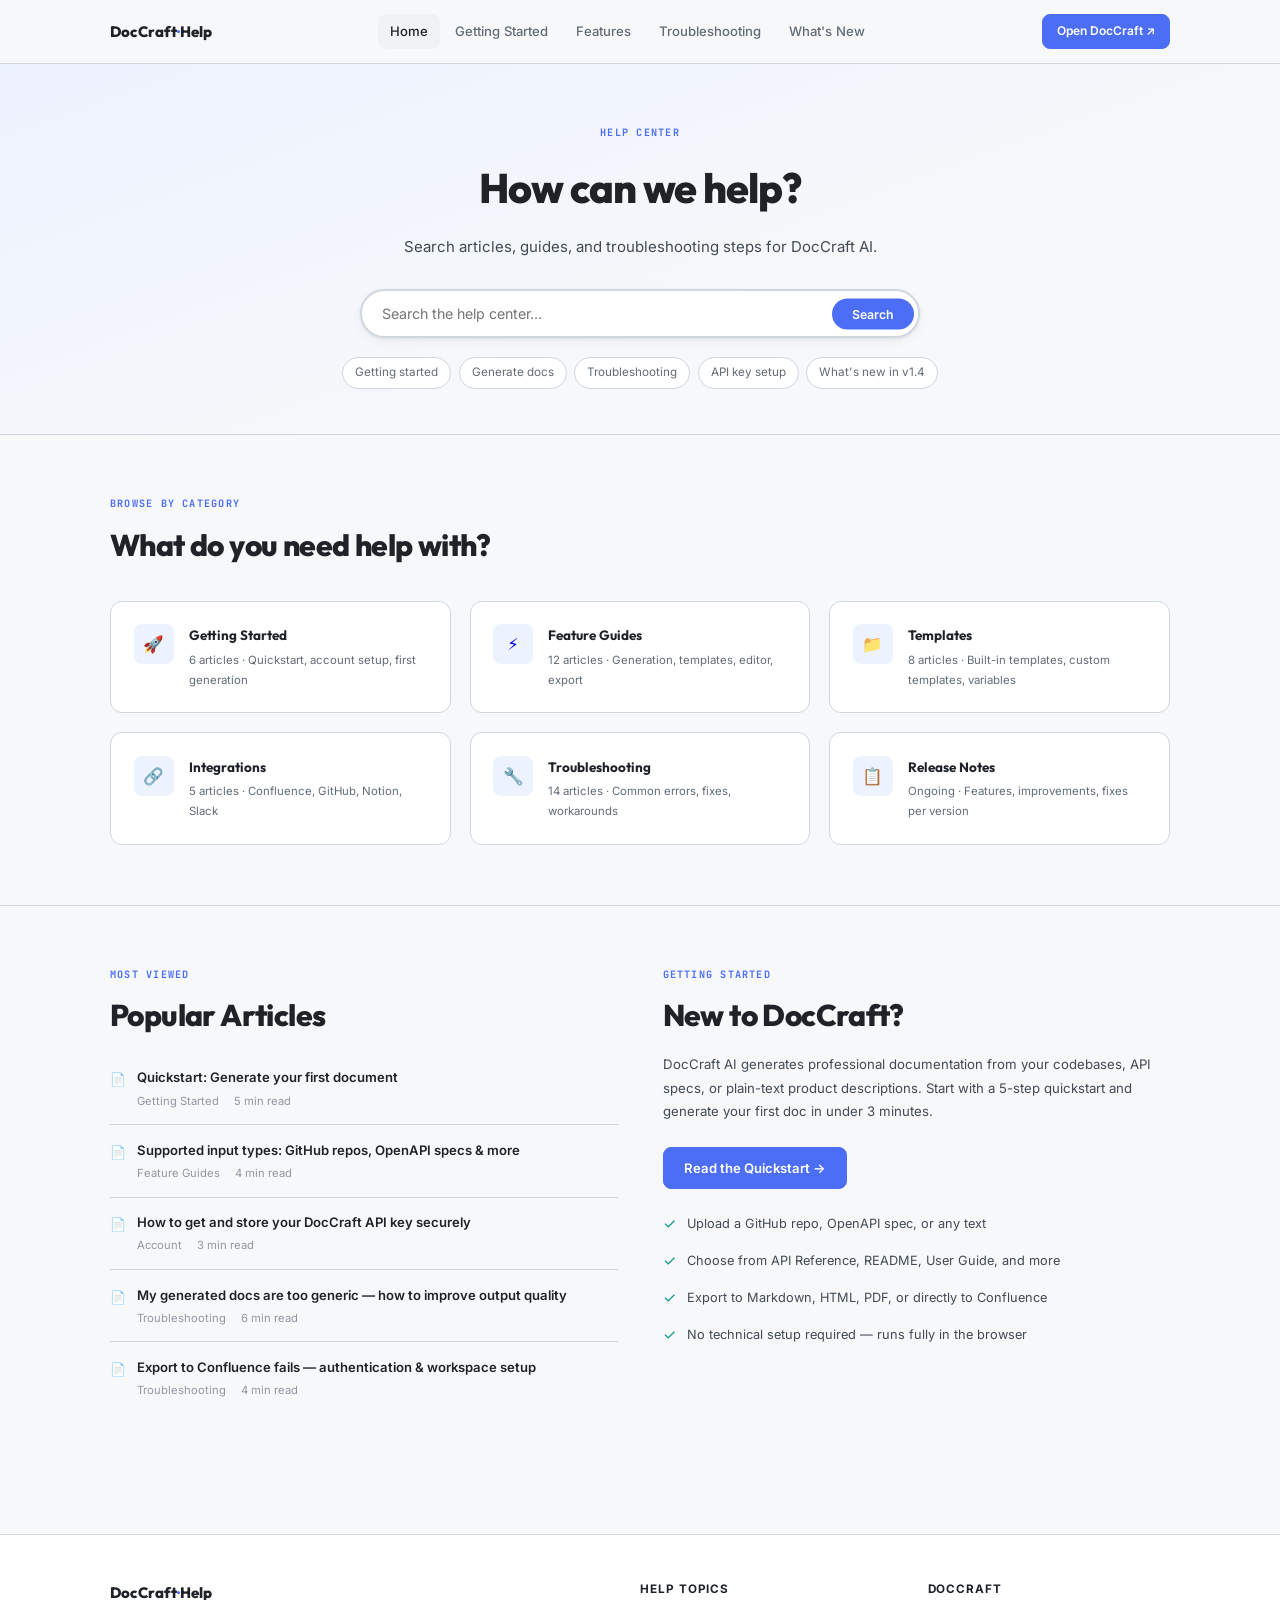
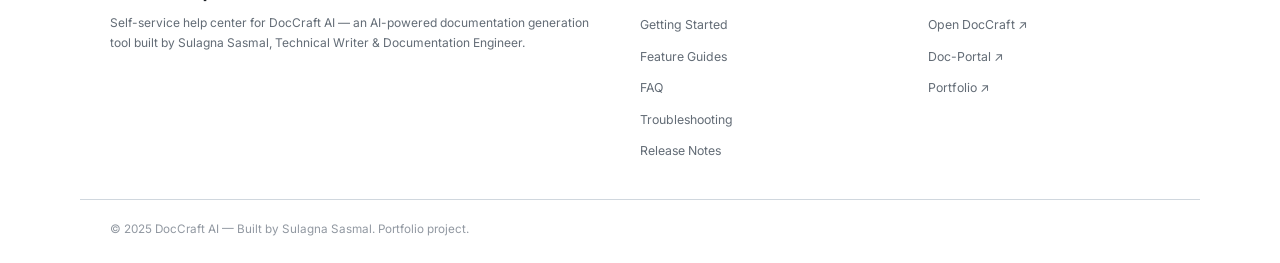
==== index.html @ 80b824d0 "Initial commit: DocCraft AI Help Center — 7-page knowledge base" ====
<!DOCTYPE html>
<html lang="en">
<head>
<meta charset="UTF-8">
<meta name="viewport" content="width=device-width, initial-scale=1.0">
<meta name="description" content="DocCraft AI Help Center — everything you need to generate, edit, and export professional documentation with DocCraft.">
<title>DocCraft Help Center — Documentation & Support</title>
<link rel="stylesheet" href="assets/css/style.css">
</head>
<body>

<nav class="nav">
  <div class="nav-inner">
    <a href="index.html" class="nav-brand">DocCraft<span>·</span>Help</a>
    <div class="nav-links">
      <a href="index.html"             class="nav-link active">Home</a>
      <a href="getting-started.html"   class="nav-link">Getting Started</a>
      <a href="feature-generate.html"  class="nav-link">Features</a>
      <a href="troubleshooting.html"   class="nav-link">Troubleshooting</a>
      <a href="release-notes.html"     class="nav-link">What's New</a>
    </div>
    <div class="nav-actions">
      <a href="https://doccraft-ten.vercel.app/" target="_blank" rel="noopener" class="btn btn-indigo btn-sm">Open DocCraft ↗</a>
    </div>
  </div>
</nav>

<!-- HERO SEARCH -->
<div class="help-hero">
  <div class="container">
    <p style="font-family:var(--font-mono);font-size:0.68rem;font-weight:700;letter-spacing:0.12em;text-transform:uppercase;color:var(--indigo);margin-bottom:0.75rem;">Help Center</p>
    <h1>How can we help?</h1>
    <p>Search articles, guides, and troubleshooting steps for DocCraft AI.</p>
    <div class="help-search-wrap">
      <input type="search" class="help-search" placeholder="Search the help center..." aria-label="Search help articles">
      <button class="help-search-btn">Search</button>
    </div>
    <div class="popular-chips">
      <a href="getting-started.html" class="popular-chip">Getting started</a>
      <a href="feature-generate.html" class="popular-chip">Generate docs</a>
      <a href="troubleshooting.html" class="popular-chip">Troubleshooting</a>
      <a href="faq.html" class="popular-chip">API key setup</a>
      <a href="release-notes.html" class="popular-chip">What's new in v1.4</a>
    </div>
  </div>
</div>

<!-- CATEGORIES -->
<section class="section">
  <div class="container">
    <p class="section-label">Browse by Category</p>
    <h2 class="section-title">What do you need help with?</h2>
    <div class="category-grid">
      <a href="getting-started.html" class="category-card">
        <div class="category-icon">🚀</div>
        <div>
          <div class="category-card-title">Getting Started</div>
          <div class="category-card-count">6 articles · Quickstart, account setup, first generation</div>
        </div>
      </a>
      <a href="feature-generate.html" class="category-card">
        <div class="category-icon">⚡</div>
        <div>
          <div class="category-card-title">Feature Guides</div>
          <div class="category-card-count">12 articles · Generation, templates, editor, export</div>
        </div>
      </a>
      <a href="#" class="category-card">
        <div class="category-icon">📁</div>
        <div>
          <div class="category-card-title">Templates</div>
          <div class="category-card-count">8 articles · Built-in templates, custom templates, variables</div>
        </div>
      </a>
      <a href="#" class="category-card">
        <div class="category-icon">🔗</div>
        <div>
          <div class="category-card-title">Integrations</div>
          <div class="category-card-count">5 articles · Confluence, GitHub, Notion, Slack</div>
        </div>
      </a>
      <a href="troubleshooting.html" class="category-card">
        <div class="category-icon">🔧</div>
        <div>
          <div class="category-card-title">Troubleshooting</div>
          <div class="category-card-count">14 articles · Common errors, fixes, workarounds</div>
        </div>
      </a>
      <a href="release-notes.html" class="category-card">
        <div class="category-icon">📋</div>
        <div>
          <div class="category-card-title">Release Notes</div>
          <div class="category-card-count">Ongoing · Features, improvements, fixes per version</div>
        </div>
      </a>
    </div>
  </div>
</section>

<hr class="divider">

<!-- FEATURED ARTICLES -->
<section class="section">
  <div class="container">
    <div style="display:grid;grid-template-columns:1fr 1fr;gap:3rem;">
      <div>
        <p class="section-label">Most Viewed</p>
        <h2 class="section-title">Popular Articles</h2>
        <a href="getting-started.html" class="article-item">
          <span class="article-icon">📄</span>
          <div>
            <span class="article-title">Quickstart: Generate your first document</span>
            <div class="article-meta"><span>Getting Started</span><span>5 min read</span></div>
          </div>
        </a>
        <a href="feature-generate.html" class="article-item">
          <span class="article-icon">📄</span>
          <div>
            <span class="article-title">Supported input types: GitHub repos, OpenAPI specs &amp; more</span>
            <div class="article-meta"><span>Feature Guides</span><span>4 min read</span></div>
          </div>
        </a>
        <a href="faq.html" class="article-item">
          <span class="article-icon">📄</span>
          <div>
            <span class="article-title">How to get and store your DocCraft API key securely</span>
            <div class="article-meta"><span>Account</span><span>3 min read</span></div>
          </div>
        </a>
        <a href="troubleshooting.html" class="article-item">
          <span class="article-icon">📄</span>
          <div>
            <span class="article-title">My generated docs are too generic — how to improve output quality</span>
            <div class="article-meta"><span>Troubleshooting</span><span>6 min read</span></div>
          </div>
        </a>
        <a href="troubleshooting.html" class="article-item">
          <span class="article-icon">📄</span>
          <div>
            <span class="article-title">Export to Confluence fails — authentication &amp; workspace setup</span>
            <div class="article-meta"><span>Troubleshooting</span><span>4 min read</span></div>
          </div>
        </a>
      </div>
      <div>
        <p class="section-label">Getting Started</p>
        <h2 class="section-title">New to DocCraft?</h2>
        <p style="font-size:0.88rem;color:var(--text-2);line-height:1.8;margin-bottom:1.5rem;">DocCraft AI generates professional documentation from your codebases, API specs, or plain-text product descriptions. Start with a 5-step quickstart and generate your first doc in under 3 minutes.</p>
        <a href="getting-started.html" class="btn btn-indigo">Read the Quickstart →</a>
        <div style="margin-top:1.5rem;display:flex;flex-direction:column;gap:0.75rem;">
          <div style="display:flex;align-items:center;gap:0.75rem;font-size:0.85rem;color:var(--text-2);">
            <span style="color:var(--teal);font-size:1rem;">✓</span>
            Upload a GitHub repo, OpenAPI spec, or any text
          </div>
          <div style="display:flex;align-items:center;gap:0.75rem;font-size:0.85rem;color:var(--text-2);">
            <span style="color:var(--teal);font-size:1rem;">✓</span>
            Choose from API Reference, README, User Guide, and more
          </div>
          <div style="display:flex;align-items:center;gap:0.75rem;font-size:0.85rem;color:var(--text-2);">
            <span style="color:var(--teal);font-size:1rem;">✓</span>
            Export to Markdown, HTML, PDF, or directly to Confluence
          </div>
          <div style="display:flex;align-items:center;gap:0.75rem;font-size:0.85rem;color:var(--text-2);">
            <span style="color:var(--teal);font-size:1rem;">✓</span>
            No technical setup required — runs fully in the browser
          </div>
        </div>
      </div>
    </div>
  </div>
</section>

<!-- FOOTER -->
<footer class="footer">
  <div class="footer-grid">
    <div>
      <div class="footer-brand">DocCraft<span>·</span>Help</div>
      <p class="footer-desc">Self-service help center for DocCraft AI — an AI-powered documentation generation tool built by Sulagna Sasmal, Technical Writer &amp; Documentation Engineer.</p>
    </div>
    <div>
      <div class="footer-col-title">Help Topics</div>
      <ul class="footer-links">
        <li><a href="getting-started.html">Getting Started</a></li>
        <li><a href="feature-generate.html">Feature Guides</a></li>
        <li><a href="faq.html">FAQ</a></li>
        <li><a href="troubleshooting.html">Troubleshooting</a></li>
        <li><a href="release-notes.html">Release Notes</a></li>
      </ul>
    </div>
    <div>
      <div class="footer-col-title">DocCraft</div>
      <ul class="footer-links">
        <li><a href="https://doccraft-ten.vercel.app/" target="_blank">Open DocCraft ↗</a></li>
        <li><a href="https://sulagnasasmal.github.io/doc-portal/" target="_blank">Doc-Portal ↗</a></li>
        <li><a href="https://sulagnasasmal.com/" target="_blank">Portfolio ↗</a></li>
      </ul>
    </div>
  </div>
  <div class="footer-bottom">
    <span class="footer-copyright">© 2025 DocCraft AI — Built by Sulagna Sasmal. Portfolio project.</span>
  </div>
</footer>

<script src="assets/js/search.js"></script>
</body>
</html>
---- assets/css/style.css ----
/* ============================================================
   DocCraft Help Center — Style System
   Design: Indigo primary · Outfit · Inter · JetBrains Mono
   ============================================================ */

@import url('https://fonts.googleapis.com/css2?family=Outfit:wght@300;400;500;600;700;800&family=Inter:wght@400;500;600&family=JetBrains+Mono:wght@400;500&display=swap');

*, *::before, *::after { margin: 0; padding: 0; box-sizing: border-box; }
html { font-size: 15px; scroll-behavior: smooth; }

:root {
  --bg: #f6f8fa; --bg-card: #fff; --bg-hover: #f0f2f4; --bg-tag: #eaeef2;
  --border: #d0d7de; --border-dark: #b0b8c2;
  --text: #1f2328; --text-2: #424a53; --text-3: #636c76; --text-4: #9198a1;

  --indigo: #4c6ef5; --indigo-hover: #3b5bdb; --indigo-light: #edf2ff; --indigo-border: #c5d0fd;
  --amber: #d97706; --amber-hover: #b45309; --amber-bg: #fffbeb; --amber-border: #fde68a;
  --teal: #0d9488; --teal-bg: #f0fdfa; --teal-border: #99f6e4;
  --green: #1a7f37; --green-bg: #dafbe1; --green-border: #99e6b0;
  --red: #cf222e; --red-bg: #ffebe9; --red-border: #ffcecb;
  --purple: #7c3aed; --purple-bg: #f5f3ff; --purple-border: #ddd6fe;
  --orange: #c2410c; --orange-bg: #fff7ed; --orange-border: #fed7aa;

  --code-bg: #0f172a; --code-text: #e2e8f0;
  --nav-h: 64px; --wide-w: 1120px; --content-w: 800px;
  --radius: 8px; --radius-lg: 12px;
  --shadow: 0 1px 3px rgba(31,35,40,0.08), 0 4px 12px rgba(31,35,40,0.04);
  --shadow-lg: 0 4px 16px rgba(31,35,40,0.12);
  --font-display: 'Outfit', system-ui, sans-serif;
  --font-body: 'Inter', system-ui, sans-serif;
  --font-mono: 'JetBrains Mono', monospace;
}

body { font-family: var(--font-body); background: var(--bg); color: var(--text); line-height: 1.7; }
::-webkit-scrollbar { width: 6px; } ::-webkit-scrollbar-thumb { background: var(--border-dark); border-radius: 10px; }

/* NAV */
.nav { position: sticky; top: 0; z-index: 100; height: var(--nav-h); background: rgba(246,248,250,0.95); backdrop-filter: blur(12px); border-bottom: 1px solid var(--border); display: flex; align-items: center; }
.nav-inner { max-width: var(--wide-w); margin: 0 auto; padding: 0 2rem; width: 100%; display: flex; align-items: center; justify-content: space-between; gap: 2rem; }
.nav-brand { font-family: var(--font-display); font-size: 1rem; font-weight: 800; color: var(--text); text-decoration: none; }
.nav-brand span { color: var(--indigo); }
.nav-links { display: flex; align-items: center; gap: 0.25rem; }
.nav-link { color: var(--text-3); text-decoration: none; font-size: 0.875rem; font-weight: 500; padding: 6px 12px; border-radius: var(--radius); transition: all 0.15s; }
.nav-link:hover, .nav-link.active { background: var(--bg-hover); color: var(--text); }
.nav-actions { display: flex; align-items: center; gap: 0.5rem; }

/* BUTTONS */
.btn { display: inline-flex; align-items: center; gap: 6px; font-family: var(--font-body); font-size: 0.875rem; font-weight: 600; padding: 9px 20px; border-radius: var(--radius); text-decoration: none; transition: all 0.15s; cursor: pointer; border: none; white-space: nowrap; }
.btn-indigo { background: var(--indigo); color: #fff; border: 1px solid var(--indigo); }
.btn-indigo:hover { background: var(--indigo-hover); border-color: var(--indigo-hover); }
.btn-amber { background: var(--amber); color: #fff; border: 1px solid var(--amber); }
.btn-amber:hover { background: var(--amber-hover); }
.btn-outline { background: transparent; color: var(--text-2); border: 1px solid var(--border); }
.btn-outline:hover { background: var(--bg-hover); color: var(--text); border-color: var(--border-dark); }
.btn-sm { padding: 6px 14px; font-size: 0.8rem; }

/* BADGES */
.badge { display: inline-flex; align-items: center; gap: 4px; font-family: var(--font-mono); font-size: 0.68rem; font-weight: 500; line-height: 1; padding: 3px 8px; border-radius: 20px; white-space: nowrap; }
.badge-indigo { background: var(--indigo-light); color: var(--indigo); border: 1px solid var(--indigo-border); }
.badge-amber { background: var(--amber-bg); color: var(--amber); border: 1px solid var(--amber-border); }
.badge-green { background: var(--green-bg); color: var(--green); border: 1px solid var(--green-border); }
.badge-teal { background: var(--teal-bg); color: var(--teal); border: 1px solid var(--teal-border); }
.badge-red { background: var(--red-bg); color: var(--red); border: 1px solid var(--red-border); }
.badge-gray { background: var(--bg-tag); color: var(--text-2); border: 1px solid var(--border); }
.badge-purple { background: var(--purple-bg); color: var(--purple); border: 1px solid var(--purple-border); }
.badge-orange { background: var(--orange-bg); color: var(--orange); border: 1px solid var(--orange-border); }

/* LAYOUT */
.container { max-width: var(--wide-w); margin: 0 auto; padding: 0 2rem; }
.container-narrow { max-width: var(--content-w); margin: 0 auto; padding: 0 2rem; }
.section { padding: 4rem 0; }
.section-label { font-family: var(--font-mono); font-size: 0.68rem; font-weight: 700; letter-spacing: 0.12em; text-transform: uppercase; color: var(--indigo); margin-bottom: 0.5rem; }
.section-title { font-family: var(--font-display); font-size: clamp(1.5rem,3vw,2rem); font-weight: 800; color: var(--text); letter-spacing: -0.02em; margin-bottom: 0.75rem; }
.section-sub { color: var(--text-3); font-size: 0.95rem; line-height: 1.75; max-width: 540px; }
.divider { border: none; border-top: 1px solid var(--border); }

/* HERO SEARCH */
.help-hero { background: linear-gradient(160deg, var(--indigo-light) 0%, var(--bg) 60%); border-bottom: 1px solid var(--border); padding: 4rem 0 3rem; text-align: center; }
.help-hero h1 { font-family: var(--font-display); font-size: clamp(1.75rem,4vw,2.75rem); font-weight: 800; color: var(--text); letter-spacing: -0.025em; margin-bottom: 0.75rem; }
.help-hero p { color: var(--text-2); font-size: 1rem; margin-bottom: 2rem; }
.help-search-wrap { max-width: 560px; margin: 0 auto; position: relative; }
.help-search { width: 100%; padding: 14px 120px 14px 20px; border: 2px solid var(--border); border-radius: 40px; font-size: 0.95rem; background: var(--bg-card); color: var(--text); font-family: var(--font-body); outline: none; box-shadow: var(--shadow); }
.help-search:focus { border-color: var(--indigo); }
.help-search-btn { position: absolute; right: 6px; top: 50%; transform: translateY(-50%); background: var(--indigo); color: #fff; border: none; padding: 8px 20px; border-radius: 30px; font-size: 0.82rem; font-weight: 600; cursor: pointer; font-family: var(--font-body); }
.popular-chips { display: flex; gap: 0.5rem; justify-content: center; flex-wrap: wrap; margin-top: 1.25rem; }
.popular-chip { font-size: 0.78rem; padding: 5px 12px; background: var(--bg-card); border: 1px solid var(--border); border-radius: 20px; color: var(--text-3); cursor: pointer; text-decoration: none; transition: all 0.15s; }
.popular-chip:hover { border-color: var(--indigo); color: var(--indigo); background: var(--indigo-light); }

/* CATEGORY CARDS */
.category-grid { display: grid; grid-template-columns: repeat(3,1fr); gap: 1.25rem; margin-top: 2rem; }
.category-card { background: var(--bg-card); border: 1px solid var(--border); border-radius: var(--radius-lg); padding: 1.5rem; text-decoration: none; transition: all 0.2s; display: flex; align-items: flex-start; gap: 1rem; }
.category-card:hover { box-shadow: var(--shadow-lg); border-color: var(--indigo); transform: translateY(-2px); }
.category-icon { width: 40px; height: 40px; border-radius: var(--radius); background: var(--indigo-light); display: flex; align-items: center; justify-content: center; font-size: 1.1rem; flex-shrink: 0; }
.category-card-title { font-family: var(--font-display); font-weight: 700; color: var(--text); font-size: 0.9rem; margin-bottom: 0.25rem; }
.category-card-count { font-size: 0.76rem; color: var(--text-3); }

/* ARTICLE LIST */
.article-item { display: flex; align-items: flex-start; gap: 0.75rem; padding: 0.9rem 0; border-bottom: 1px solid var(--border); text-decoration: none; }
.article-item:last-child { border-bottom: none; }
.article-item:hover .article-title { color: var(--indigo); }
.article-icon { color: var(--text-4); font-size: 0.85rem; margin-top: 3px; flex-shrink: 0; }
.article-title { font-size: 0.875rem; font-weight: 600; color: var(--text); display: block; margin-bottom: 0.2rem; }
.article-meta { font-size: 0.75rem; color: var(--text-4); display: flex; gap: 1rem; }

/* STEP CONTENT */
.step-list { display: flex; flex-direction: column; gap: 3rem; margin-top: 2rem; }
.step-item { display: flex; gap: 1.5rem; }
.step-badge { width: 36px; height: 36px; border-radius: 50%; background: var(--indigo); color: #fff; display: flex; align-items: center; justify-content: center; font-family: var(--font-display); font-weight: 800; font-size: 0.9rem; flex-shrink: 0; margin-top: 3px; }
.step-body {}
.step-title { font-family: var(--font-display); font-size: 1.15rem; font-weight: 700; color: var(--text); margin-bottom: 0.75rem; }
.step-body p { font-size: 0.9rem; color: var(--text-2); line-height: 1.85; margin-bottom: 0.75rem; }
.step-body ul, .step-body ol { color: var(--text-2); font-size: 0.88rem; padding-left: 1.5rem; margin-bottom: 0.75rem; }
.step-body li { line-height: 1.75; margin-bottom: 0.3rem; }
.step-body strong { color: var(--text); font-weight: 600; }
.step-body code { font-family: var(--font-mono); font-size: 0.82em; background: var(--bg-tag); padding: 1px 6px; border-radius: 4px; color: var(--indigo); border: 1px solid var(--border); }

/* CALLOUTS */
.callout { border-radius: var(--radius); padding: 1rem 1.25rem; margin: 1.25rem 0; border-left: 3px solid; }
.callout-title { font-family: var(--font-mono); font-size: 0.7rem; font-weight: 700; text-transform: uppercase; letter-spacing: 0.08em; margin-bottom: 0.35rem; }
.callout p { font-size: 0.875rem; line-height: 1.7; color: var(--text-2); margin: 0; }
.callout-tip { background: var(--teal-bg); border-color: var(--teal); } .callout-tip .callout-title { color: var(--teal); }
.callout-note { background: var(--indigo-light); border-color: var(--indigo); } .callout-note .callout-title { color: var(--indigo); }
.callout-warning { background: var(--orange-bg); border-color: var(--orange); } .callout-warning .callout-title { color: var(--orange); }
.callout-danger { background: var(--red-bg); border-color: var(--red); } .callout-danger .callout-title { color: var(--red); }

/* CODE BLOCK */
.code-block { background: var(--code-bg); color: var(--code-text); border-radius: var(--radius); padding: 1.25rem 1.5rem; margin: 1rem 0; font-family: var(--font-mono); font-size: 0.8rem; line-height: 1.8; overflow-x: auto; white-space: pre; }

/* FAQ ACCORDION */
.faq-section { margin-bottom: 2.5rem; }
.faq-section-title { font-family: var(--font-display); font-size: 1rem; font-weight: 700; color: var(--text); padding: 0.5rem 0 0.75rem; border-bottom: 2px solid var(--indigo); margin-bottom: 0.25rem; }
.faq-item { border-bottom: 1px solid var(--border); }
.faq-question { display: flex; align-items: center; justify-content: space-between; padding: 1rem 0; cursor: pointer; font-weight: 600; font-size: 0.9rem; color: var(--text); gap: 1rem; user-select: none; }
.faq-question:hover { color: var(--indigo); }
.faq-chevron { color: var(--text-4); font-size: 0.85rem; transition: transform 0.2s; flex-shrink: 0; }
.faq-item.open .faq-chevron { transform: rotate(90deg); }
.faq-answer { display: none; padding: 0 0 1rem; font-size: 0.875rem; color: var(--text-2); line-height: 1.8; }
.faq-item.open .faq-answer { display: block; }

/* TROUBLESHOOT CARDS */
.troubleshoot-card { background: var(--bg-card); border: 1px solid var(--border); border-radius: var(--radius-lg); padding: 1.5rem; margin-bottom: 1.25rem; }
.troubleshoot-problem { font-family: var(--font-display); font-size: 1rem; font-weight: 700; color: var(--text); margin-bottom: 0.5rem; }
.troubleshoot-cause { font-size: 0.83rem; color: var(--text-3); margin-bottom: 1rem; font-style: italic; }
.troubleshoot-steps { font-size: 0.875rem; color: var(--text-2); }
.troubleshoot-steps ol { padding-left: 1.25rem; }
.troubleshoot-steps li { margin-bottom: 0.4rem; line-height: 1.7; }
.troubleshoot-steps code { font-family: var(--font-mono); font-size: 0.82em; background: var(--bg-tag); padding: 1px 6px; border-radius: 4px; color: var(--indigo); border: 1px solid var(--border); }

/* RELEASE NOTES TIMELINE */
.release-item { display: flex; gap: 1.5rem; padding: 2rem 0; border-bottom: 1px solid var(--border); }
.release-item:first-child { padding-top: 0; }
.release-meta { flex: 0 0 120px; }
.release-version { font-family: var(--font-display); font-size: 1rem; font-weight: 800; color: var(--text); }
.release-date { font-family: var(--font-mono); font-size: 0.72rem; color: var(--text-4); margin-top: 0.25rem; }
.release-body {}
.release-section-title { font-family: var(--font-mono); font-size: 0.68rem; font-weight: 700; text-transform: uppercase; letter-spacing: 0.08em; margin: 0.75rem 0 0.5rem; }
.release-section-new { color: var(--green); }
.release-section-improved { color: var(--indigo); }
.release-section-fixed { color: var(--orange); }
.release-body ul { padding-left: 1.25rem; }
.release-body li { font-size: 0.85rem; color: var(--text-2); line-height: 1.7; margin-bottom: 0.3rem; }

/* BREADCRUMB */
.breadcrumb { display: flex; align-items: center; gap: 0.5rem; font-size: 0.8rem; color: var(--text-3); padding: 1rem 0; flex-wrap: wrap; }
.breadcrumb a { color: var(--text-3); text-decoration: none; }
.breadcrumb a:hover { color: var(--indigo); }
.breadcrumb-sep { color: var(--text-4); }

/* FOOTER */
.footer { background: var(--bg-card); border-top: 1px solid var(--border); padding: 3rem 0 1.5rem; margin-top: 4rem; }
.footer-grid { max-width: var(--wide-w); margin: 0 auto; padding: 0 2rem; display: grid; grid-template-columns: 2fr 1fr 1fr; gap: 3rem; }
.footer-brand { font-family: var(--font-display); font-size: 1rem; font-weight: 800; color: var(--text); }
.footer-brand span { color: var(--indigo); }
.footer-desc { font-size: 0.8rem; color: var(--text-3); line-height: 1.7; margin-top: 0.5rem; }
.footer-col-title { font-size: 0.78rem; font-weight: 700; text-transform: uppercase; letter-spacing: 0.08em; color: var(--text); margin-bottom: 0.75rem; }
.footer-links { list-style: none; }
.footer-links li { margin-bottom: 0.4rem; }
.footer-links a { font-size: 0.82rem; color: var(--text-3); text-decoration: none; }
.footer-links a:hover { color: var(--indigo); }
.footer-bottom { max-width: var(--wide-w); margin: 2rem auto 0; padding: 1rem 2rem 0; border-top: 1px solid var(--border); }
.footer-copyright { font-size: 0.78rem; color: var(--text-4); }

@media (max-width: 1024px) { .category-grid { grid-template-columns: repeat(2,1fr); } }
@media (max-width: 768px) { .category-grid { grid-template-columns: 1fr; } .nav-links { display: none; } .footer-grid { grid-template-columns: 1fr; gap: 2rem; } }
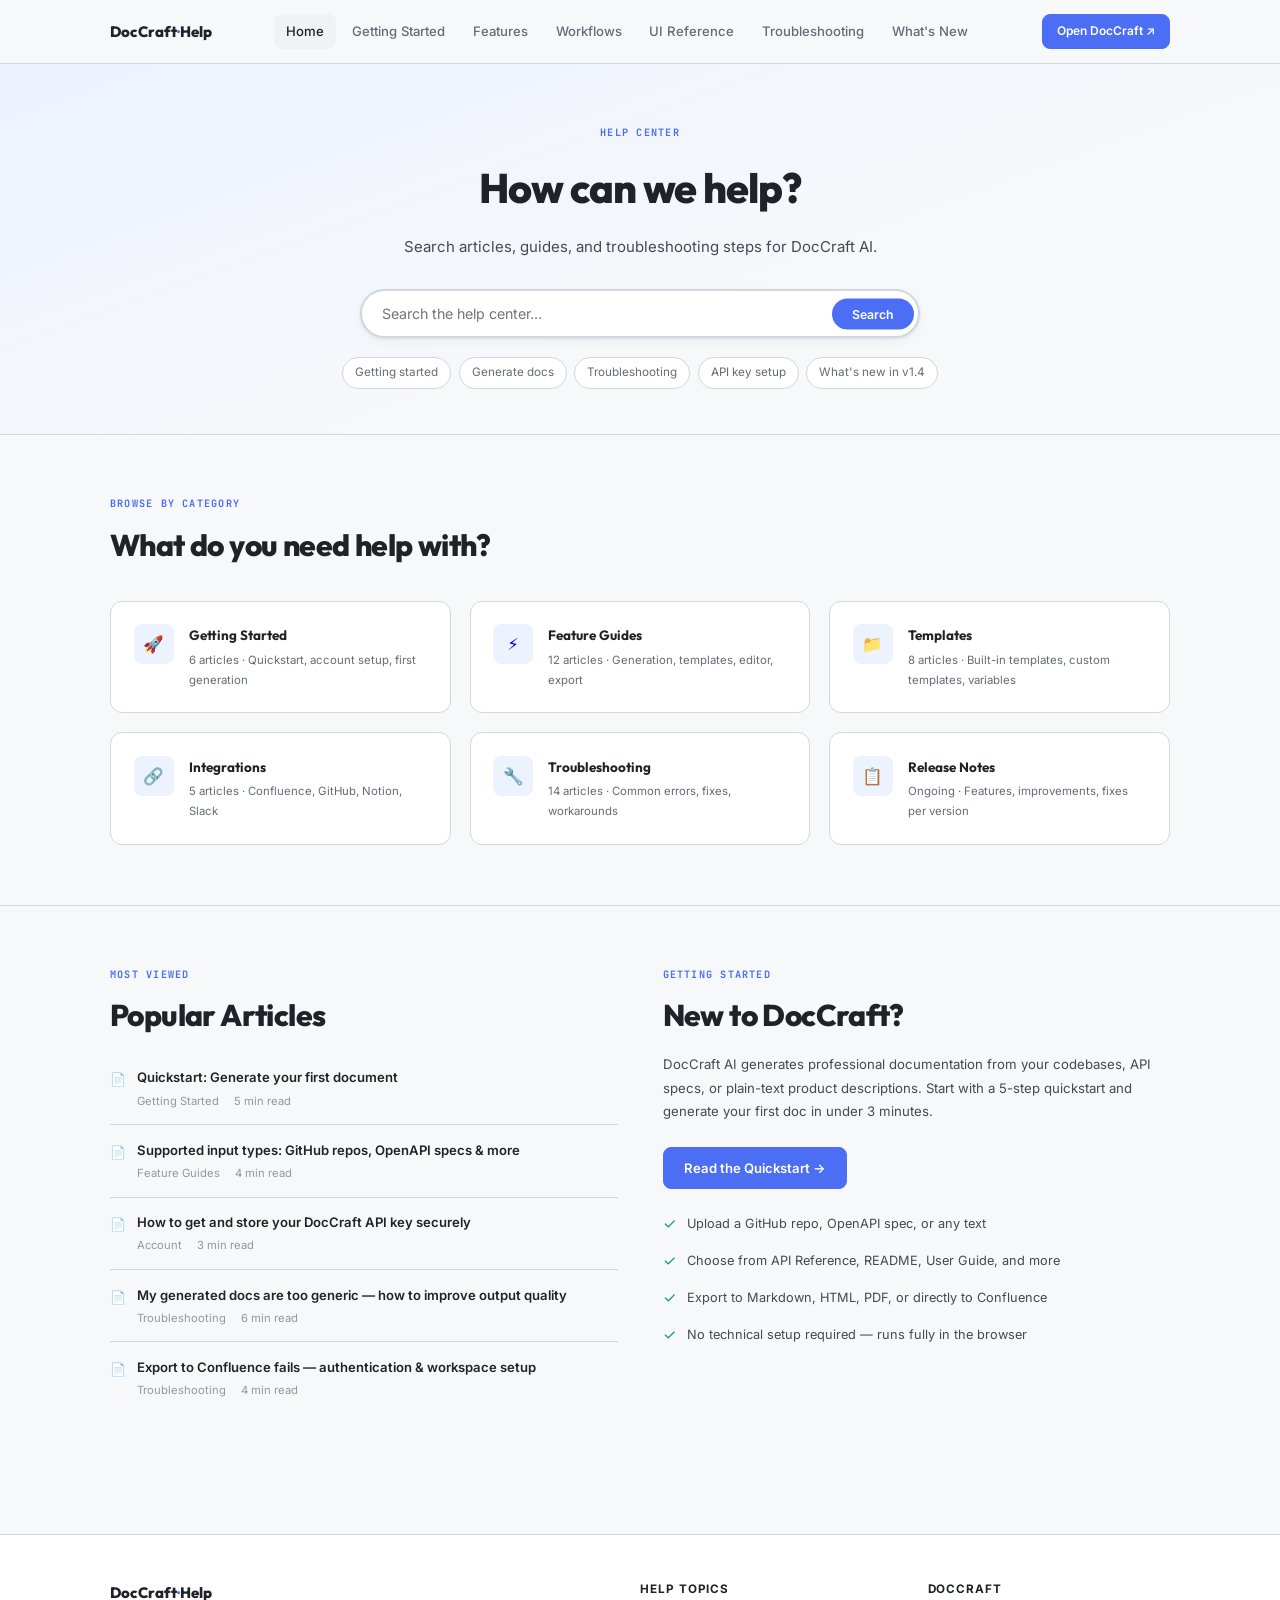
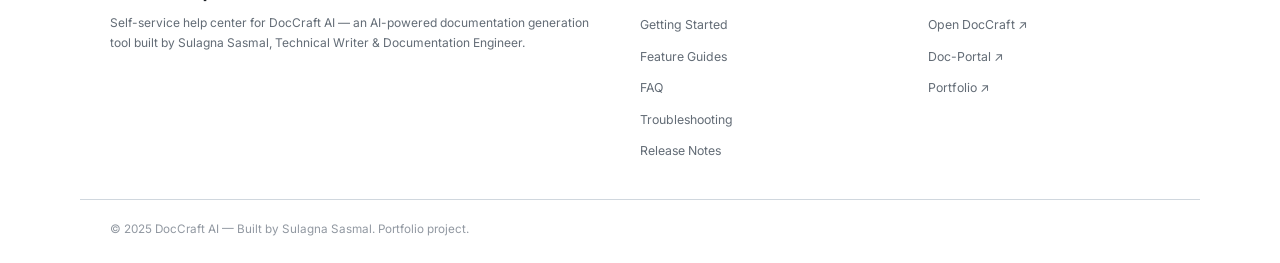
==== commit a09528ff: "Phase 4: Add workflow guides and UI reference — task-based help docs" ====
--- a/index.html
+++ b/index.html
@@ -16,6 +16,8 @@
       <a href="index.html"             class="nav-link active">Home</a>
       <a href="getting-started.html"   class="nav-link">Getting Started</a>
       <a href="feature-generate.html"  class="nav-link">Features</a>
+      <a href="workflows.html"         class="nav-link">Workflows</a>
+      <a href="ui-reference.html"      class="nav-link">UI Reference</a>
       <a href="troubleshooting.html"   class="nav-link">Troubleshooting</a>
       <a href="release-notes.html"     class="nav-link">What's New</a>
     </div>
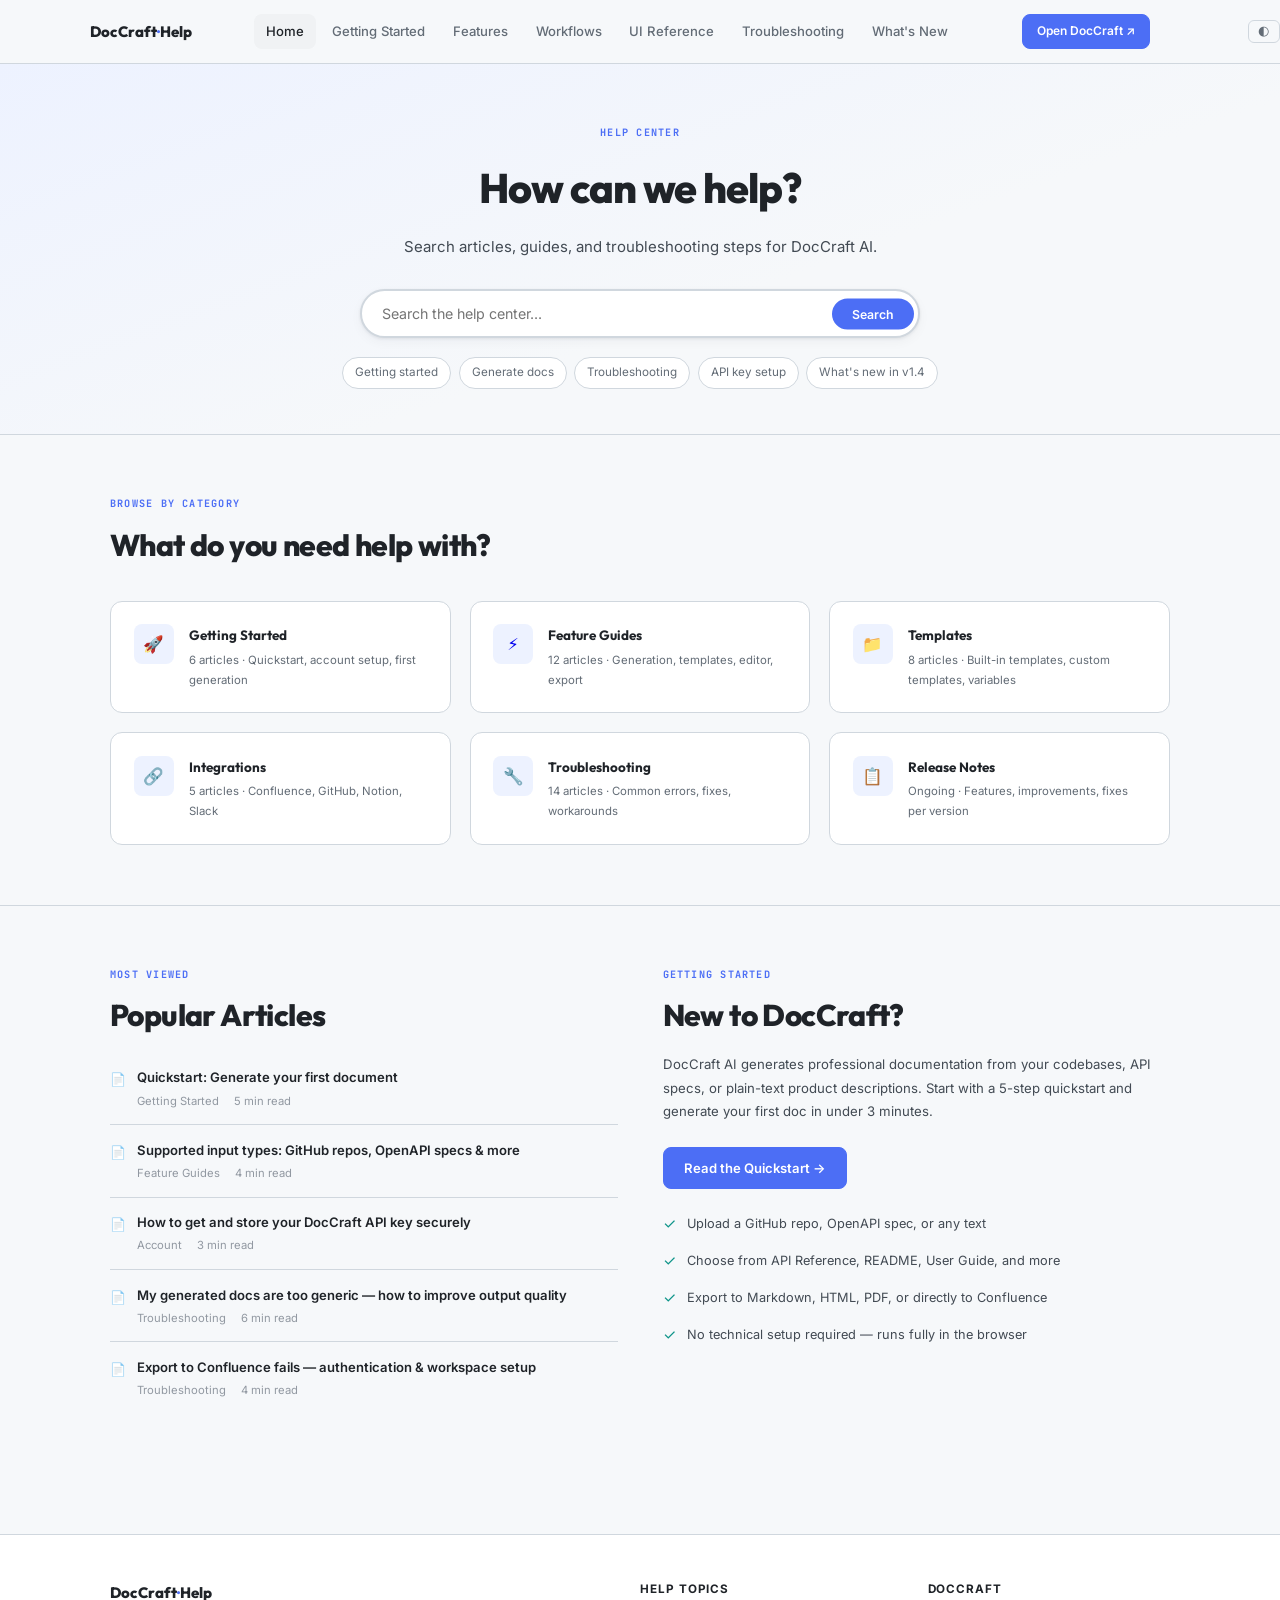
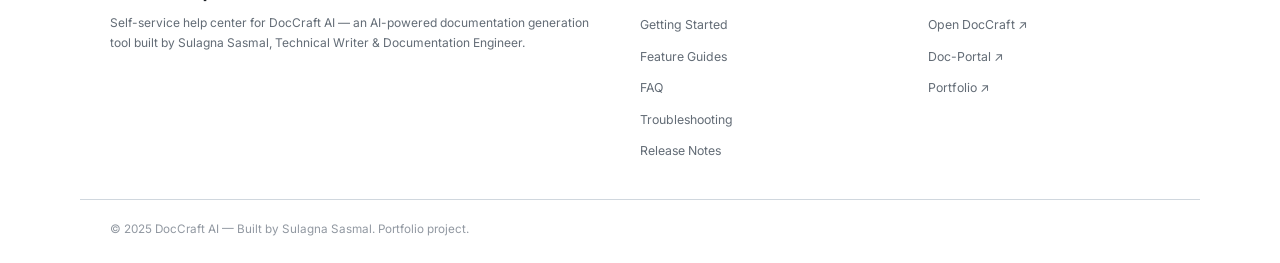
==== commit f71e2f3d: "Add dark/light mode, theme.js, and README - Add dark theme CSS to style.css ([data-theme="dark"] var" ====
--- a/index.html
+++ b/index.html
@@ -6,6 +6,7 @@
 <meta name="description" content="DocCraft AI Help Center — everything you need to generate, edit, and export professional documentation with DocCraft.">
 <title>DocCraft Help Center — Documentation & Support</title>
 <link rel="stylesheet" href="assets/css/style.css">
+<script>(function(){var t=localStorage.getItem("theme");if(t)document.documentElement.setAttribute("data-theme",t);else if(window.matchMedia("(prefers-color-scheme:dark)").matches)document.documentElement.setAttribute("data-theme","dark");else document.documentElement.setAttribute("data-theme","light");})()</script>
 </head>
 <body>
 
@@ -25,6 +26,7 @@
       <a href="https://doccraft-ten.vercel.app/" target="_blank" rel="noopener" class="btn btn-indigo btn-sm">Open DocCraft ↗</a>
     </div>
   </div>
+  <button class="theme-toggle" id="theme-toggle" aria-label="Toggle dark mode">&#9680;</button>
 </nav>
 
 <!-- HERO SEARCH -->
@@ -204,5 +206,6 @@
 </footer>
 
 <script src="assets/js/search.js"></script>
+<script src="assets/js/theme.js"></script>
 </body>
 </html>
--- a/assets/css/style.css
+++ b/assets/css/style.css
@@ -182,3 +182,39 @@
 
 @media (max-width: 1024px) { .category-grid { grid-template-columns: repeat(2,1fr); } }
 @media (max-width: 768px) { .category-grid { grid-template-columns: 1fr; } .nav-links { display: none; } .footer-grid { grid-template-columns: 1fr; gap: 2rem; } }
+
+/* ═══════════════════════════════════════════════
+   DARK THEME
+   ═══════════════════════════════════════════════ */
+[data-theme="dark"] {
+  --bg:          #0f172a;
+  --bg-card:     #1e293b;
+  --bg-hover:    #334155;
+  --bg-tag:      #1e293b;
+  --border:      #334155;
+  --border-dark: #475569;
+  --text:        #f1f5f9;
+  --text-2:      #cbd5e1;
+  --text-3:      #94a3b8;
+  --text-4:      #64748b;
+  --code-bg:     #0f172a;
+  --code-text:   #e2e8f0;
+}
+[data-theme="dark"] .nav { background: rgba(15,23,42,0.95); border-bottom-color: var(--border); }
+[data-theme="dark"] body { background: var(--bg); color: var(--text); }
+
+/* Theme toggle */
+.theme-toggle {
+  background: none;
+  border: 1px solid var(--border);
+  color: var(--text-3);
+  cursor: pointer;
+  border-radius: 6px;
+  padding: 0.3rem 0.65rem;
+  font-size: 0.85rem;
+  line-height: 1;
+  margin-left: 0.5rem;
+  transition: background 0.15s, color 0.15s;
+}
+.theme-toggle:hover { background: var(--bg-hover); color: var(--text); }
+
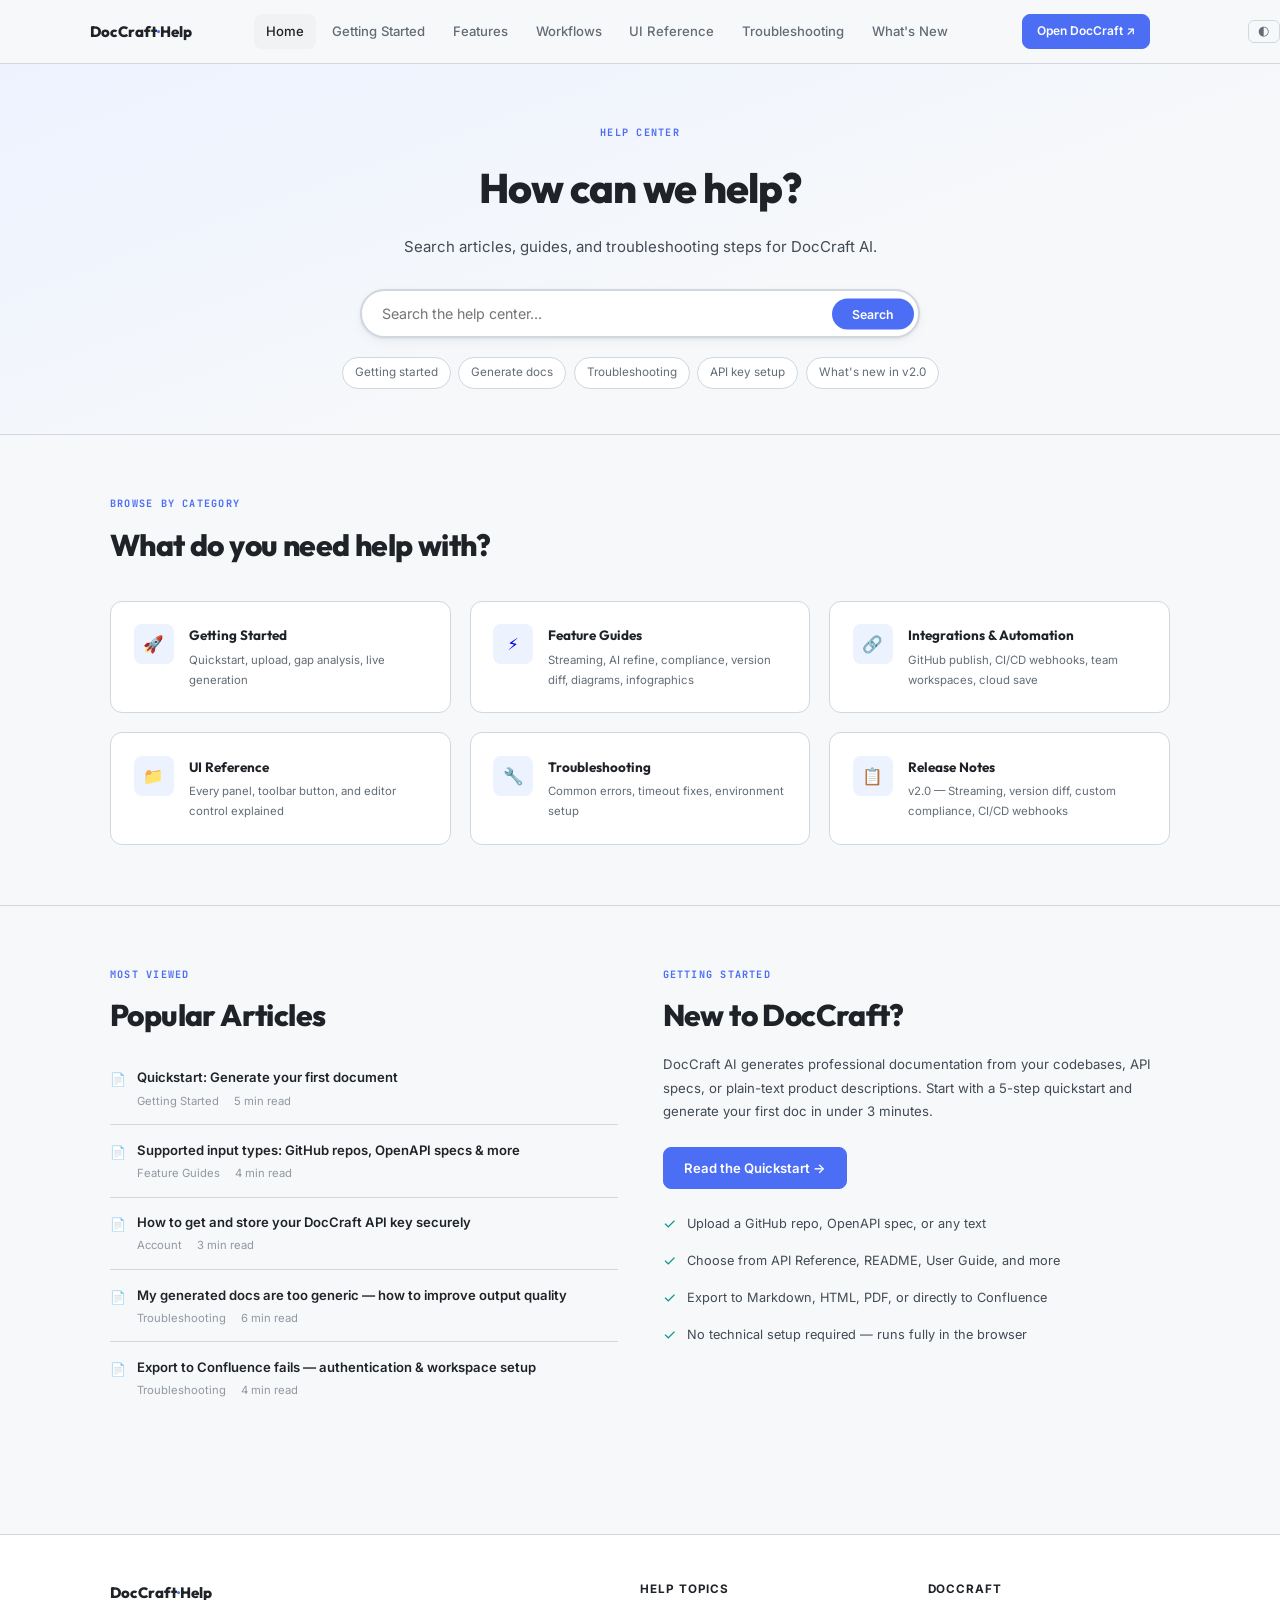
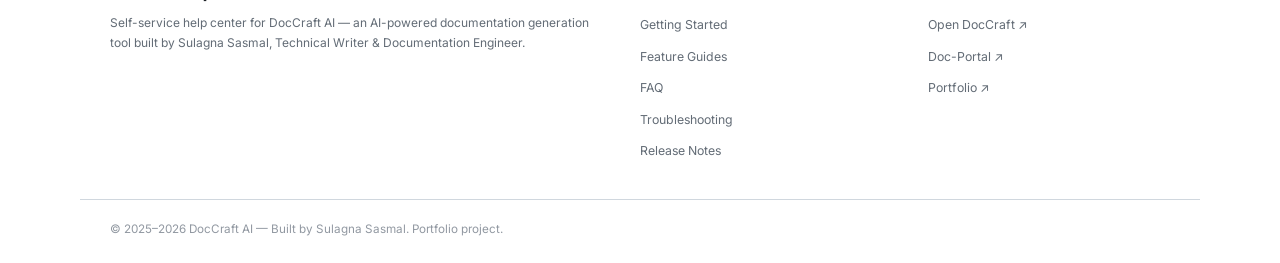
==== commit c9e06dc5: "docs: update help center for DocCraft v2.0 features - Rewrite getting-started to match actual UX (up" ====
--- a/index.html
+++ b/index.html
@@ -44,7 +44,7 @@
       <a href="feature-generate.html" class="popular-chip">Generate docs</a>
       <a href="troubleshooting.html" class="popular-chip">Troubleshooting</a>
       <a href="faq.html" class="popular-chip">API key setup</a>
-      <a href="release-notes.html" class="popular-chip">What's new in v1.4</a>
+      <a href="release-notes.html" class="popular-chip">What's new in v2.0</a>
     </div>
   </div>
 </div>
@@ -59,42 +59,42 @@
         <div class="category-icon">🚀</div>
         <div>
           <div class="category-card-title">Getting Started</div>
-          <div class="category-card-count">6 articles · Quickstart, account setup, first generation</div>
+          <div class="category-card-count">Quickstart, upload, gap analysis, live generation</div>
         </div>
       </a>
       <a href="feature-generate.html" class="category-card">
         <div class="category-icon">⚡</div>
         <div>
           <div class="category-card-title">Feature Guides</div>
-          <div class="category-card-count">12 articles · Generation, templates, editor, export</div>
-        </div>
-      </a>
-      <a href="#" class="category-card">
+          <div class="category-card-count">Streaming, AI refine, compliance, version diff, diagrams, infographics</div>
+        </div>
+      </a>
+      <a href="workflows.html" class="category-card">
+        <div class="category-icon">🔗</div>
+        <div>
+          <div class="category-card-title">Integrations &amp; Automation</div>
+          <div class="category-card-count">GitHub publish, CI/CD webhooks, team workspaces, cloud save</div>
+        </div>
+      </a>
+      <a href="ui-reference.html" class="category-card">
         <div class="category-icon">📁</div>
         <div>
-          <div class="category-card-title">Templates</div>
-          <div class="category-card-count">8 articles · Built-in templates, custom templates, variables</div>
-        </div>
-      </a>
-      <a href="#" class="category-card">
-        <div class="category-icon">🔗</div>
-        <div>
-          <div class="category-card-title">Integrations</div>
-          <div class="category-card-count">5 articles · Confluence, GitHub, Notion, Slack</div>
+          <div class="category-card-title">UI Reference</div>
+          <div class="category-card-count">Every panel, toolbar button, and editor control explained</div>
         </div>
       </a>
       <a href="troubleshooting.html" class="category-card">
         <div class="category-icon">🔧</div>
         <div>
           <div class="category-card-title">Troubleshooting</div>
-          <div class="category-card-count">14 articles · Common errors, fixes, workarounds</div>
+          <div class="category-card-count">Common errors, timeout fixes, environment setup</div>
         </div>
       </a>
       <a href="release-notes.html" class="category-card">
         <div class="category-icon">📋</div>
         <div>
           <div class="category-card-title">Release Notes</div>
-          <div class="category-card-count">Ongoing · Features, improvements, fixes per version</div>
+          <div class="category-card-count">v2.0 — Streaming, version diff, custom compliance, CI/CD webhooks</div>
         </div>
       </a>
     </div>
@@ -201,7 +201,7 @@
     </div>
   </div>
   <div class="footer-bottom">
-    <span class="footer-copyright">© 2025 DocCraft AI — Built by Sulagna Sasmal. Portfolio project.</span>
+    <span class="footer-copyright">© 2025–2026 DocCraft AI — Built by Sulagna Sasmal. Portfolio project.</span>
   </div>
 </footer>
 
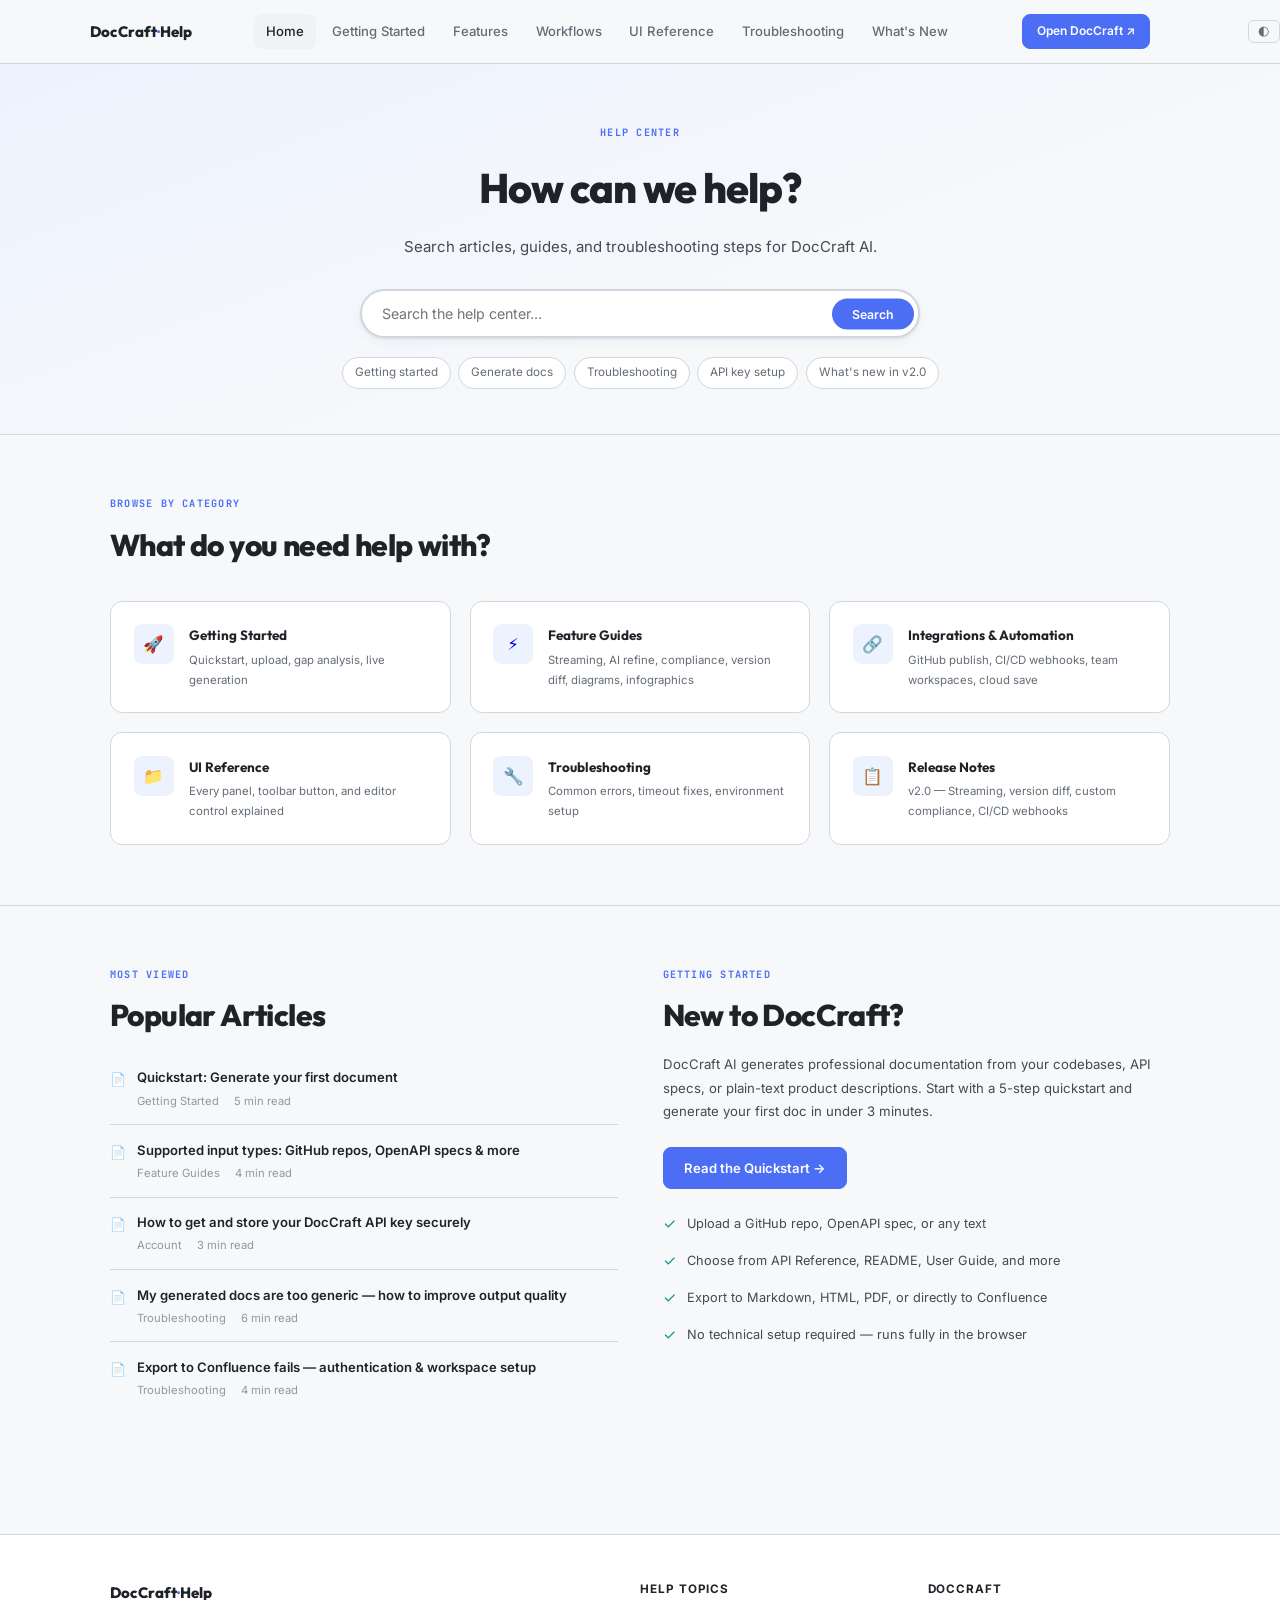
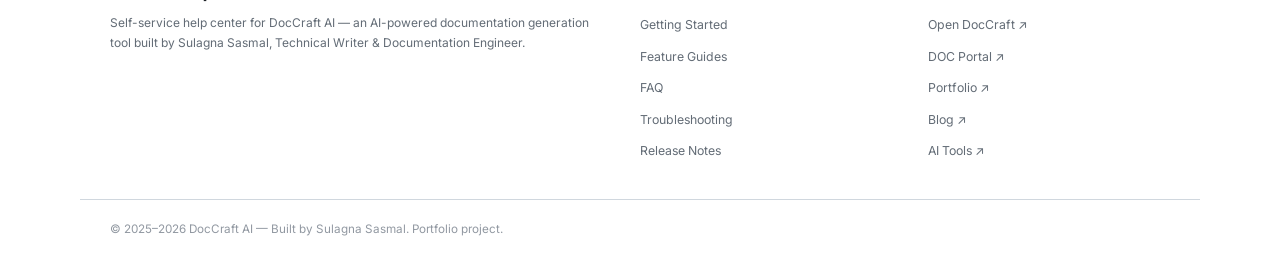
==== commit 96fb7a84: "Add favicon and cross-links" ====
--- a/index.html
+++ b/index.html
@@ -5,6 +5,7 @@
 <meta name="viewport" content="width=device-width, initial-scale=1.0">
 <meta name="description" content="DocCraft AI Help Center — everything you need to generate, edit, and export professional documentation with DocCraft.">
 <title>DocCraft Help Center — Documentation & Support</title>
+<link rel="icon" href="data:image/svg+xml,<svg xmlns='http://www.w3.org/2000/svg' viewBox='0 0 100 100'><text y='.9em' font-size='90'>📖</text></svg>">
 <link rel="stylesheet" href="assets/css/style.css">
 <script>(function(){var t=localStorage.getItem("theme");if(t)document.documentElement.setAttribute("data-theme",t);else if(window.matchMedia("(prefers-color-scheme:dark)").matches)document.documentElement.setAttribute("data-theme","dark");else document.documentElement.setAttribute("data-theme","light");})()</script>
 </head>
@@ -194,9 +195,11 @@
     <div>
       <div class="footer-col-title">DocCraft</div>
       <ul class="footer-links">
-        <li><a href="https://doccraft-ten.vercel.app/" target="_blank">Open DocCraft ↗</a></li>
-        <li><a href="https://sulagnasasmal.github.io/doc-portal/" target="_blank">Doc-Portal ↗</a></li>
-        <li><a href="https://sulagnasasmal.com/" target="_blank">Portfolio ↗</a></li>
+        <li><a href="https://doccraft-ten.vercel.app/" target="_blank" rel="noopener">Open DocCraft ↗</a></li>
+        <li><a href="https://sulagnasasmal.github.io/doc-portal/" target="_blank" rel="noopener">DOC Portal ↗</a></li>
+        <li><a href="https://sulagnasasmal.com/" target="_blank" rel="noopener">Portfolio ↗</a></li>
+        <li><a href="https://sulagnasasmal.github.io/blog/" target="_blank" rel="noopener">Blog ↗</a></li>
+        <li><a href="https://sulagnasasmal.github.io/ai-doc-tools/" target="_blank" rel="noopener">AI Tools ↗</a></li>
       </ul>
     </div>
   </div>
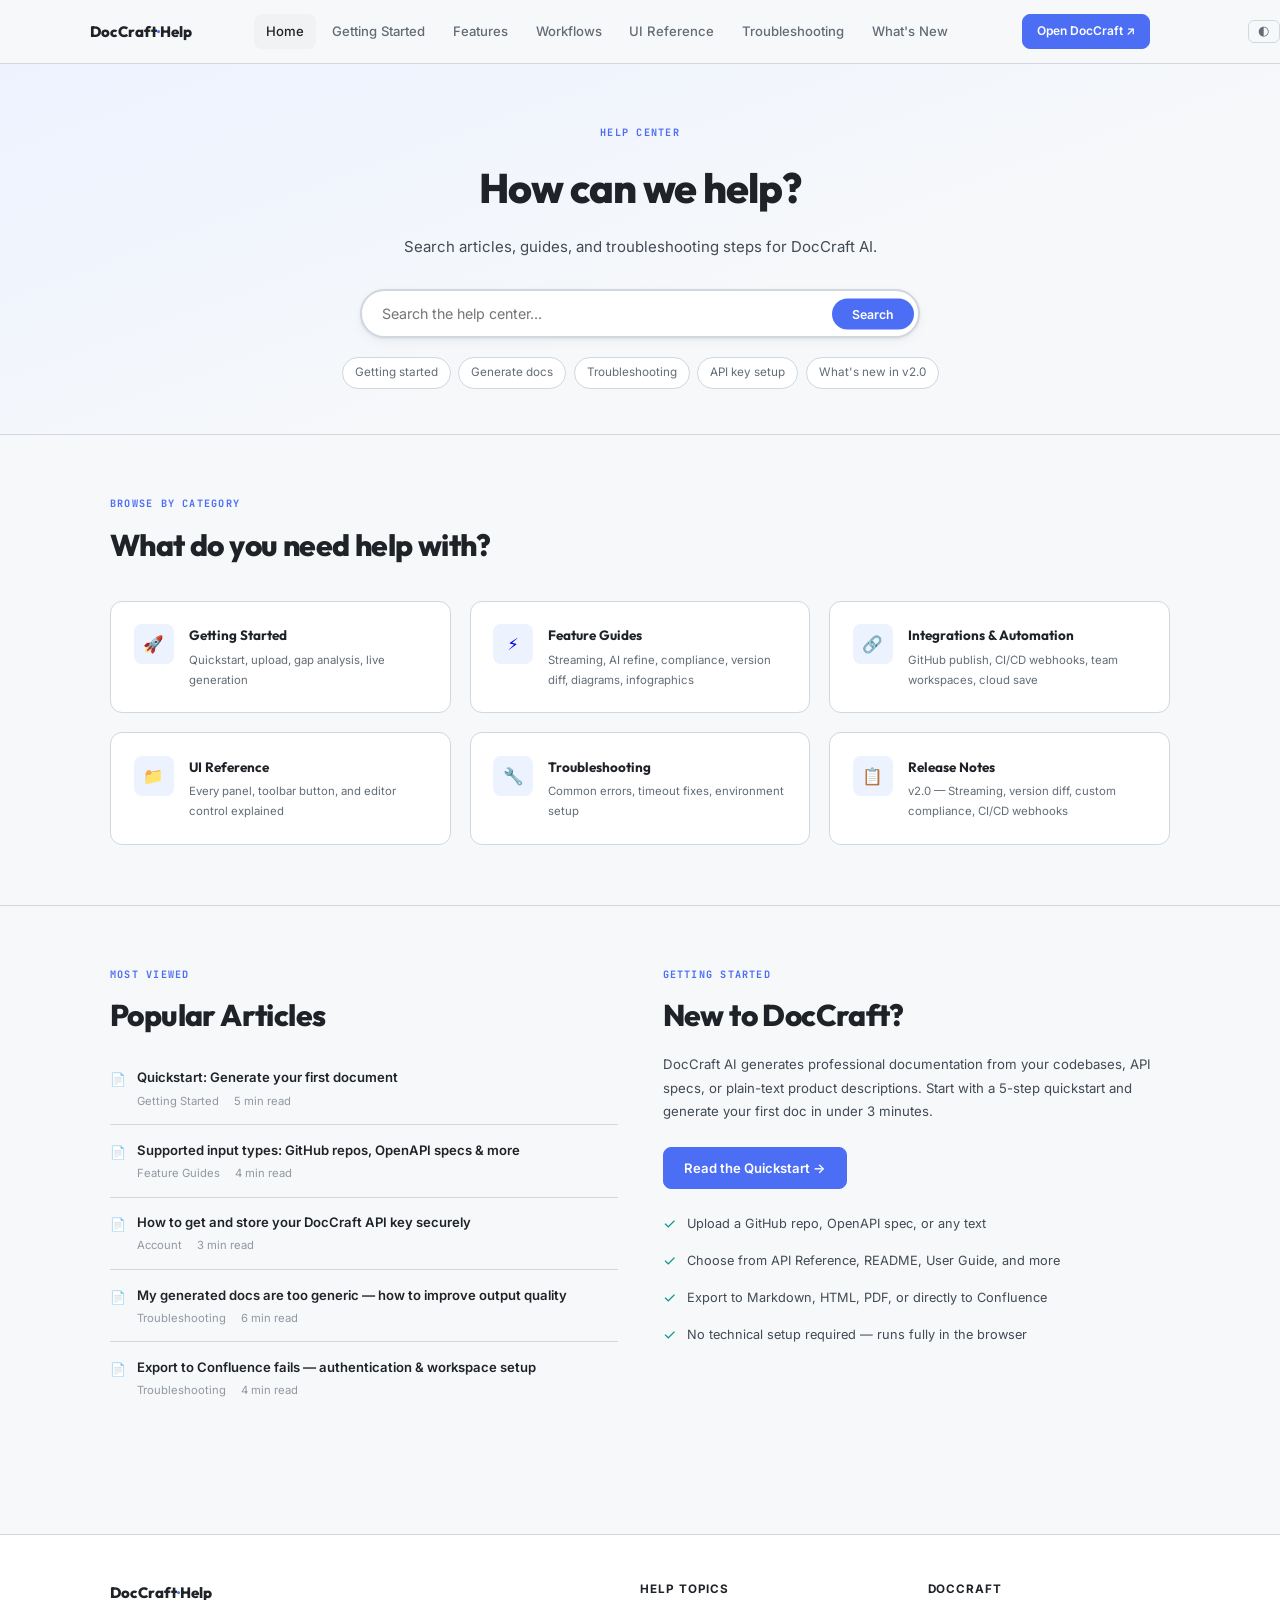
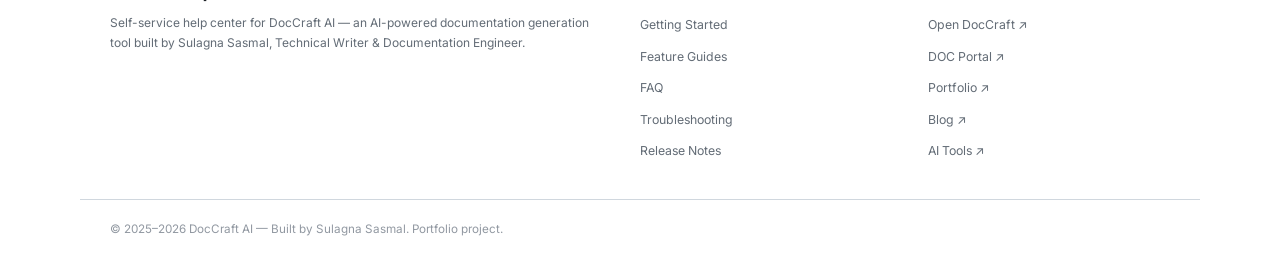
==== commit cff14c01: "Add branded SVG favicon to all help center pages Replaces the emoji placeholder on index.html and ad" ====
--- a/index.html
+++ b/index.html
@@ -5,7 +5,7 @@
 <meta name="viewport" content="width=device-width, initial-scale=1.0">
 <meta name="description" content="DocCraft AI Help Center — everything you need to generate, edit, and export professional documentation with DocCraft.">
 <title>DocCraft Help Center — Documentation & Support</title>
-<link rel="icon" href="data:image/svg+xml,<svg xmlns='http://www.w3.org/2000/svg' viewBox='0 0 100 100'><text y='.9em' font-size='90'>📖</text></svg>">
+<link rel="icon" href="assets/favicon.svg" type="image/svg+xml">
 <link rel="stylesheet" href="assets/css/style.css">
 <script>(function(){var t=localStorage.getItem("theme");if(t)document.documentElement.setAttribute("data-theme",t);else if(window.matchMedia("(prefers-color-scheme:dark)").matches)document.documentElement.setAttribute("data-theme","dark");else document.documentElement.setAttribute("data-theme","light");})()</script>
 </head>
